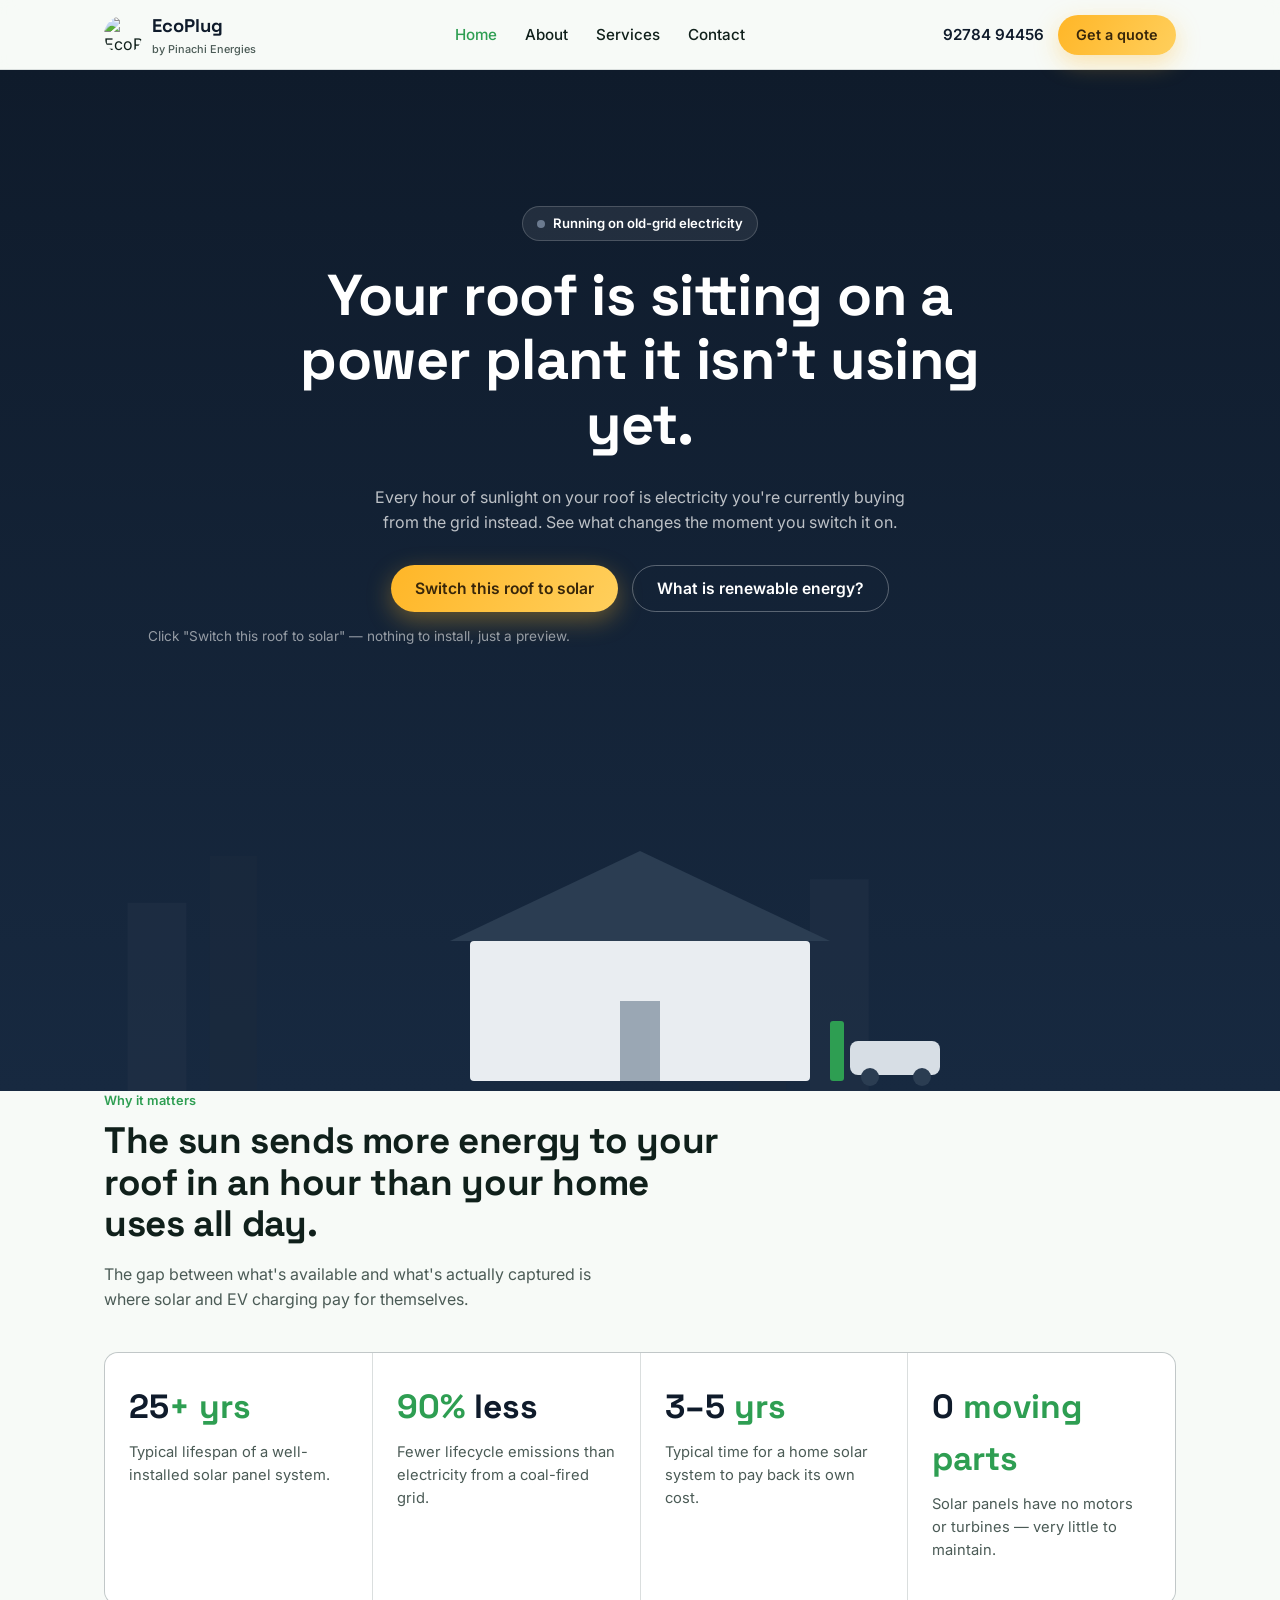
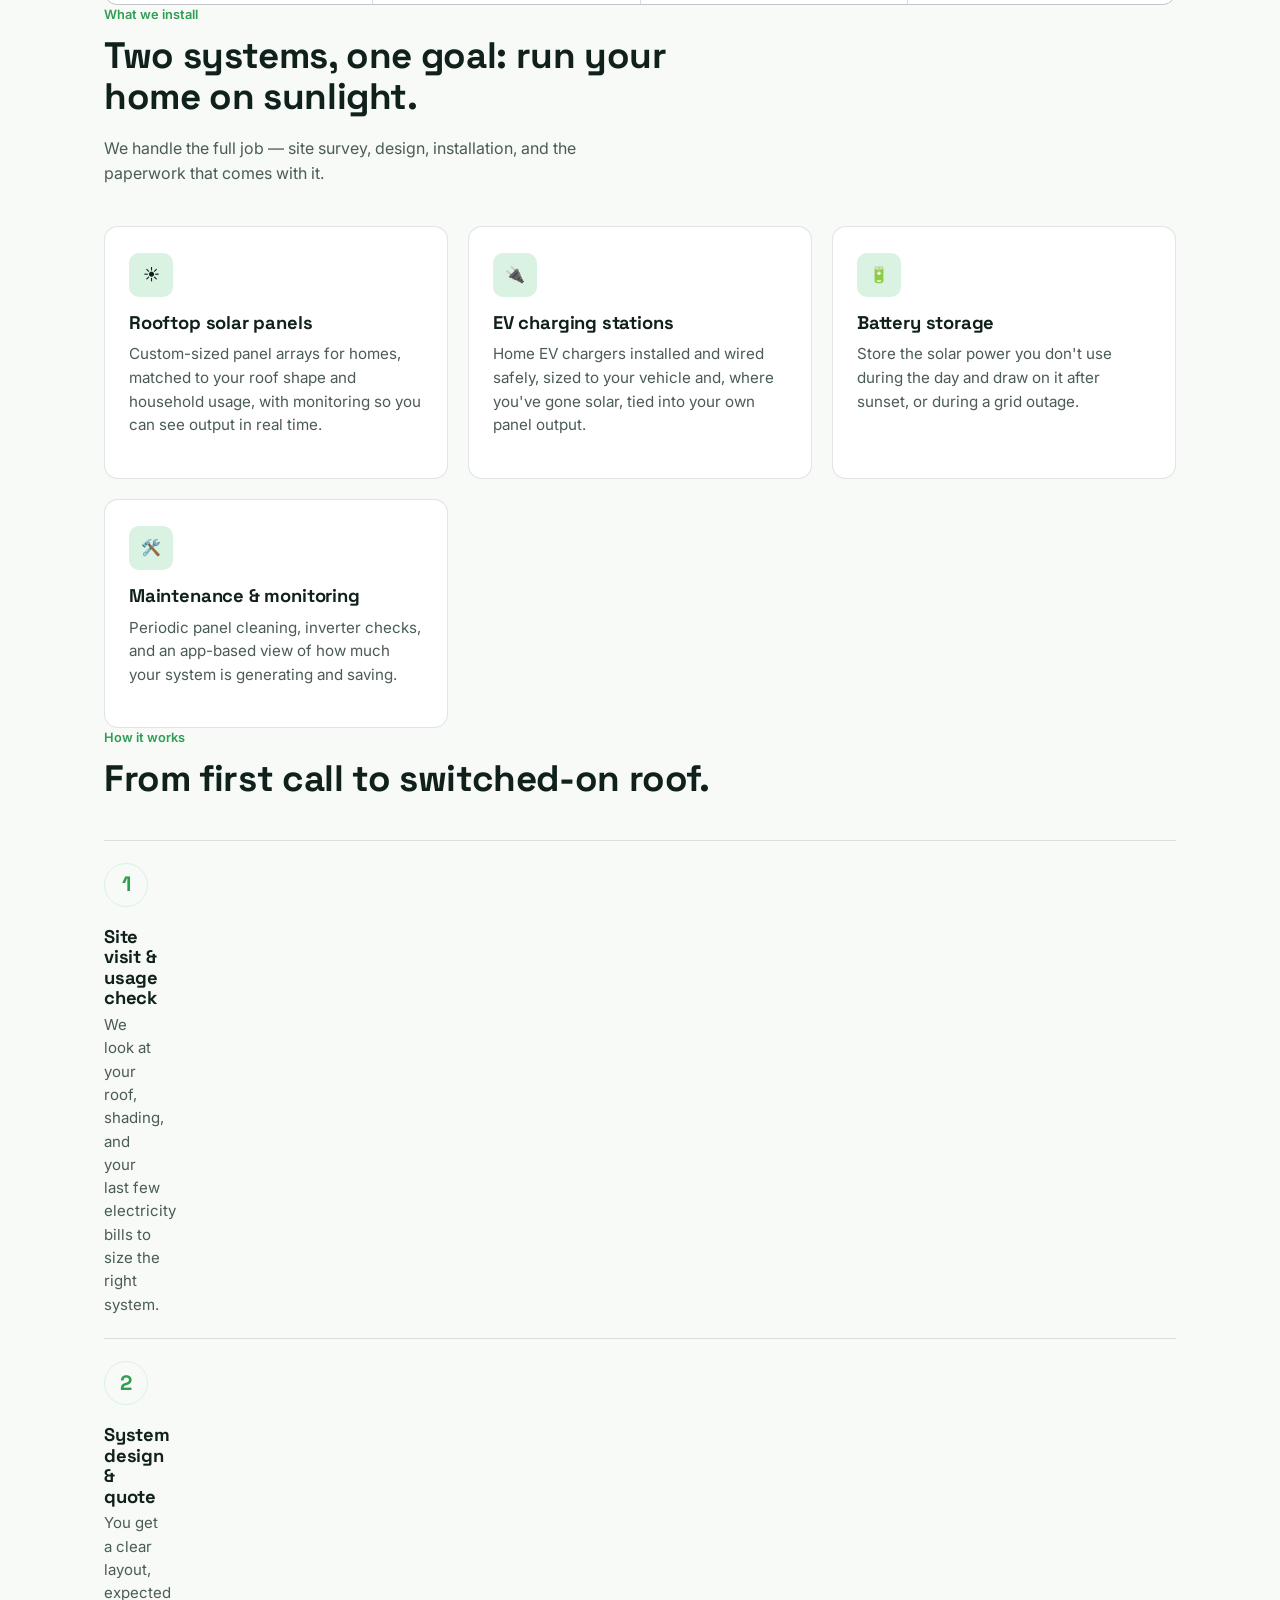
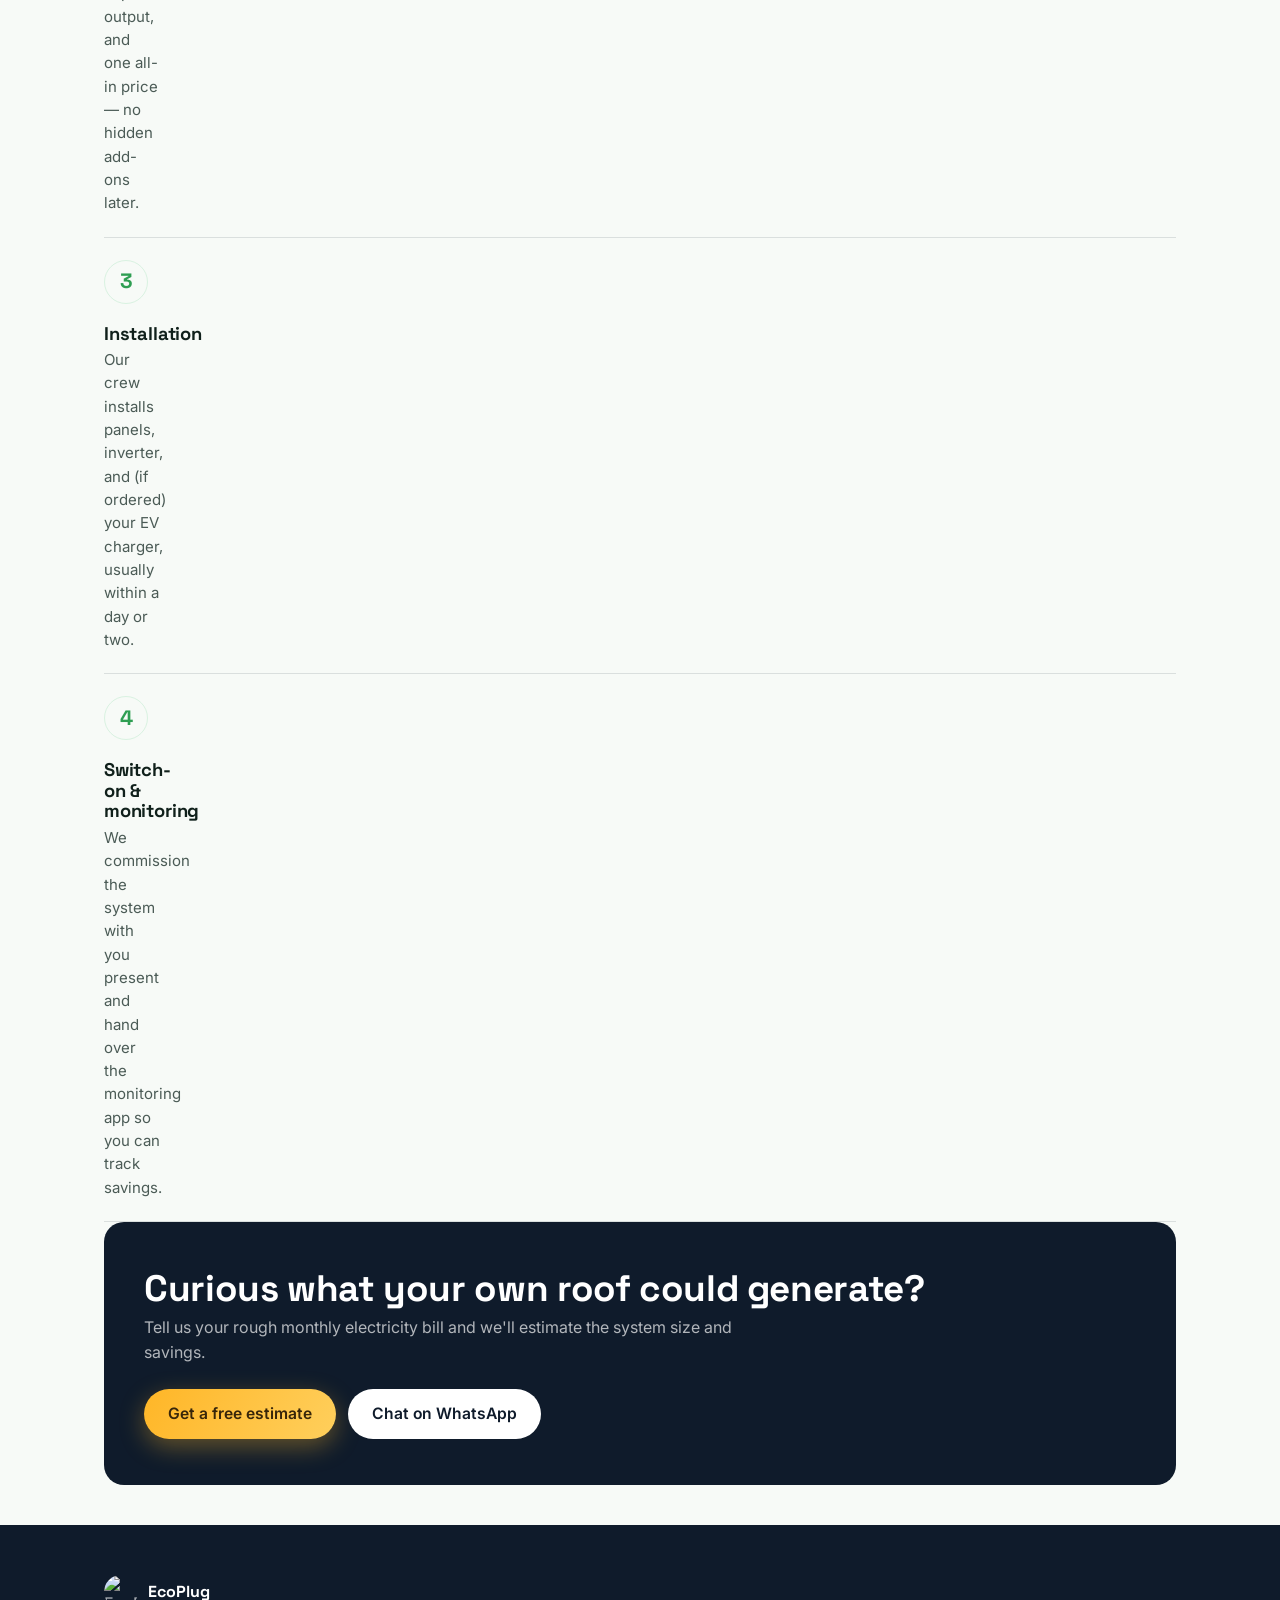
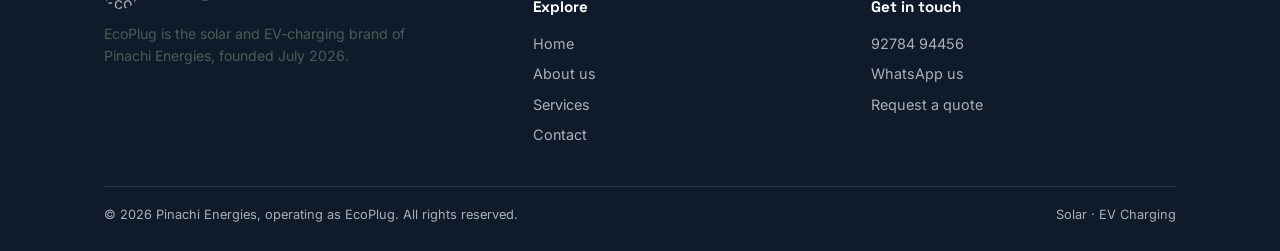
==== index.html @ ea4db8b5 "first version first version" ====
<!DOCTYPE html>
<html lang="en">
<head>
<meta charset="UTF-8" />
<meta name="viewport" content="width=device-width, initial-scale=1.0" />
<title>EcoPlug — Solar &amp; EV Charging by Pinachi Energies</title>
<meta name="description" content="EcoPlug installs home solar panels and EV charging stations. See how much a switch to solar could save you." />
<link rel="icon" href="images/logo.png" />
<link rel="stylesheet" href="styles.css" />
</head>
<body>

<!-- ===================== NAV ===================== -->
<nav class="site-nav">
  <div class="wrap">
    <a href="index.html" class="brand">
      <img src="images/logo.png" alt="EcoPlug logo" />
      <span>
        <span class="brand-name">EcoPlug</span>
        <span class="brand-tag">by Pinachi Energies</span>
      </span>
    </a>
    <ul class="nav-links" id="navLinks">
      <li><a href="index.html" class="active">Home</a></li>
      <li><a href="about.html">About</a></li>
      <li><a href="index.html#services">Services</a></li>
      <li><a href="contact.html">Contact</a></li>
    </ul>
    <div class="nav-cta">
      <a href="tel:+919278494456" class="nav-phone">92784 94456</a>
      <a href="contact.html" class="btn btn-solar" style="padding:9px 18px;font-size:0.9rem;">Get a quote</a>
      <button class="nav-toggle" id="navToggle" aria-label="Menu">
        <span></span><span></span><span></span>
      </button>
    </div>
  </div>
</nav>

<!-- ===================== HERO / INTERACTIVE STAGE ===================== -->
<header class="hero" id="hero">
  <div class="wrap hero-inner">
    <span class="eyebrow-chip"><span class="eyebrow-dot"></span> <span id="eyebrowText">Running on old-grid electricity</span></span>
    <h1 id="heroHeadline">Your roof is sitting on a power plant it isn't using yet.</h1>
    <p class="hero-sub" id="heroSub">Every hour of sunlight on your roof is electricity you're currently buying from the grid instead. See what changes the moment you switch it on.</p>
    <div class="hero-actions">
      <button class="btn btn-solar" id="activateBtn">Switch this roof to solar</button>
      <button class="btn btn-outline" id="whatIsBtn" style="border-color:rgba(255,255,255,0.3);color:#fff;">What is renewable energy?</button>
    </div>
    <p class="hero-toggle-note" id="toggleNote">Click "Switch this roof to solar" — nothing to install, just a preview.</p>
  </div>

  <!-- the animated stage -->
  <div class="wrap">
    <div class="stage">
      <div class="stage-sun" id="stageSun"></div>

      <!-- simple city silhouette, dims when solar mode is on -->
      <svg class="stage-city" viewBox="0 0 700 340" preserveAspectRatio="none" aria-hidden="true">
        <rect x="20" y="180" width="50" height="160" fill="#233247"/>
        <rect x="90" y="140" width="40" height="200" fill="#1c2a3d"/>
        <rect x="600" y="160" width="50" height="180" fill="#233247"/>
        <rect x="540" y="200" width="40" height="140" fill="#1c2a3d"/>
      </svg>

      <!-- house with roof panels -->
      <svg class="stage-house" viewBox="0 0 620 300" xmlns="http://www.w3.org/2000/svg" aria-hidden="true">
        <!-- house base -->
        <rect x="140" y="150" width="340" height="140" rx="4" fill="#e9edf1"/>
        <polygon points="120,150 310,60 500,150" fill="#2b3d52"/>
        <!-- door -->
        <rect x="290" y="210" width="40" height="80" fill="#9aa7b4"/>
        <!-- windows -->
        <rect x="180" y="190" width="42" height="42" rx="3" fill="#bcd8ee" class="ev-glow"/>
        <rect x="400" y="190" width="42" height="42" rx="3" fill="#bcd8ee" class="ev-glow"/>
        <!-- solar panels on roof -->
        <g class="panel">
          <rect x="150" y="108" width="60" height="34" rx="2" fill="#1c3d63" stroke="#0f1b2b" stroke-width="2" transform="skewY(-8)"/>
        </g>
        <g class="panel">
          <rect x="220" y="86" width="60" height="34" rx="2" fill="#1c3d63" stroke="#0f1b2b" stroke-width="2" transform="skewY(-8)"/>
        </g>
        <g class="panel">
          <rect x="330" y="86" width="60" height="34" rx="2" fill="#1c3d63" stroke="#0f1b2b" stroke-width="2" transform="skewY(8)"/>
        </g>
        <g class="panel">
          <rect x="400" y="108" width="60" height="34" rx="2" fill="#1c3d63" stroke="#0f1b2b" stroke-width="2" transform="skewY(8)"/>
        </g>
        <!-- sparkle over panels -->
        <g class="spark">
          <circle cx="240" cy="95" r="3" fill="#ffe28a"/>
          <circle cx="360" cy="95" r="3" fill="#ffe28a"/>
        </g>
        <!-- EV charger + car -->
        <rect x="500" y="230" width="14" height="60" rx="3" fill="#2e9e52"/>
        <rect x="494" y="210" width="26" height="26" rx="4" fill="#2e9e52" class="ev-glow"/>
        <g>
          <rect x="520" y="250" width="90" height="34" rx="8" fill="#d7dee5"/>
          <circle cx="540" cy="286" r="9" fill="#2b3d52"/>
          <circle cx="592" cy="286" r="9" fill="#2b3d52"/>
        </g>
      </svg>

      <!-- floating readout that appears once solar mode is on -->
      <div class="stage-readout">
        <span class="label">Est. monthly saving</span>
        <span class="value" id="savingReadout">₹0</span>
      </div>
    </div>
  </div>
</header>

<!-- persistent bottom-left savings ticker, starts after solar activation -->
<div class="ticker" id="ticker">
  <div class="ticker-dot">☀️</div>
  <div class="ticker-text"><strong id="tickerNum">0 kWh</strong>would've been generated by now</div>
</div>

<!-- ===================== EXPLAINER DIALOG ===================== -->
<div class="dialog-backdrop" id="dialogBackdrop">
  <div class="dialog-card">
    <button class="dialog-close" id="dialogClose" aria-label="Close">✕</button>
    <h3>What is renewable energy?</h3>
    <p>Renewable energy comes from sources that naturally replenish — sunlight, wind, and water — instead of being dug up and burned. Solar panels convert sunlight directly into electricity using semiconductor cells, with no combustion and no emissions at the point of use.</p>
    <p>Once installed, a solar system keeps producing power for 25+ years with almost no running cost — the "fuel" is free. That's the whole economic case: you pay once for the equipment, then draw power from the sun instead of the grid for decades.</p>
    <div class="dialog-actions">
      <button class="btn btn-solar" id="dialogActivate">Show me on this roof</button>
    </div>
  </div>
</div>

<!-- ===================== WHY SOLAR / STATS ===================== -->
<section class="wrap" id="why">
  <div class="section-head">
    <span class="pill-label">Why it matters</span>
    <h2>The sun sends more energy to your roof in an hour than your home uses all day.</h2>
    <p>The gap between what's available and what's actually captured is where solar and EV charging pay for themselves.</p>
  </div>
  <div class="stats-grid">
    <div class="stat-card">
      <div class="stat-num">25<span>+ yrs</span></div>
      <p>Typical lifespan of a well-installed solar panel system.</p>
    </div>
    <div class="stat-card">
      <div class="stat-num"><span>90%</span> less</div>
      <p>Fewer lifecycle emissions than electricity from a coal-fired grid.</p>
    </div>
    <div class="stat-card">
      <div class="stat-num">3–5<span> yrs</span></div>
      <p>Typical time for a home solar system to pay back its own cost.</p>
    </div>
    <div class="stat-card">
      <div class="stat-num">0 <span>moving parts</span></div>
      <p>Solar panels have no motors or turbines — very little to maintain.</p>
    </div>
  </div>
</section>

<!-- ===================== SERVICES ===================== -->
<section class="wrap" id="services">
  <div class="section-head">
    <span class="pill-label">What we install</span>
    <h2>Two systems, one goal: run your home on sunlight.</h2>
    <p>We handle the full job — site survey, design, installation, and the paperwork that comes with it.</p>
  </div>
  <div class="service-list">
    <div class="service-card">
      <div class="service-icon">☀️</div>
      <h3>Rooftop solar panels</h3>
      <p>Custom-sized panel arrays for homes, matched to your roof shape and household usage, with monitoring so you can see output in real time.</p>
    </div>
    <div class="service-card">
      <div class="service-icon">🔌</div>
      <h3>EV charging stations</h3>
      <p>Home EV chargers installed and wired safely, sized to your vehicle and, where you've gone solar, tied into your own panel output.</p>
    </div>
    <div class="service-card">
      <div class="service-icon">🔋</div>
      <h3>Battery storage</h3>
      <p>Store the solar power you don't use during the day and draw on it after sunset, or during a grid outage.</p>
    </div>
    <div class="service-card">
      <div class="service-icon">🛠️</div>
      <h3>Maintenance &amp; monitoring</h3>
      <p>Periodic panel cleaning, inverter checks, and an app-based view of how much your system is generating and saving.</p>
    </div>
  </div>
</section>

<!-- ===================== HOW IT WORKS ===================== -->
<section class="wrap" id="process">
  <div class="section-head">
    <span class="pill-label">How it works</span>
    <h2>From first call to switched-on roof.</h2>
  </div>
  <div class="steps">
    <div class="step">
      <div></div>
      <div>
        <h3>Site visit &amp; usage check</h3>
        <p>We look at your roof, shading, and your last few electricity bills to size the right system.</p>
      </div>
    </div>
    <div class="step">
      <div></div>
      <div>
        <h3>System design &amp; quote</h3>
        <p>You get a clear layout, expected output, and one all-in price — no hidden add-ons later.</p>
      </div>
    </div>
    <div class="step">
      <div></div>
      <div>
        <h3>Installation</h3>
        <p>Our crew installs panels, inverter, and (if ordered) your EV charger, usually within a day or two.</p>
      </div>
    </div>
    <div class="step">
      <div></div>
      <div>
        <h3>Switch-on &amp; monitoring</h3>
        <p>We commission the system with you present and hand over the monitoring app so you can track savings.</p>
      </div>
    </div>
  </div>
</section>

<!-- ===================== CTA ===================== -->
<section class="wrap">
  <div class="cta-band">
    <div>
      <h2>Curious what your own roof could generate?</h2>
      <p>Tell us your rough monthly electricity bill and we'll estimate the system size and savings.</p>
    </div>
    <div class="cta-band-actions">
      <a href="contact.html" class="btn btn-solar">Get a free estimate</a>
      <a href="https://wa.me/919278494456" class="btn btn-light">Chat on WhatsApp</a>
    </div>
  </div>
</section>

<!-- ===================== FOOTER ===================== -->
<footer>
  <div class="wrap">
    <div class="footer-grid">
      <div>
        <div class="footer-brand">
          <img src="images/logo.png" alt="EcoPlug logo" />
          <strong>EcoPlug</strong>
        </div>
        <p style="max-width:36ch;font-size:0.88rem;">EcoPlug is the solar and EV-charging brand of Pinachi Energies, founded July 2026.</p>
      </div>
      <div>
        <h4>Explore</h4>
        <ul>
          <li><a href="index.html">Home</a></li>
          <li><a href="about.html">About us</a></li>
          <li><a href="index.html#services">Services</a></li>
          <li><a href="contact.html">Contact</a></li>
        </ul>
      </div>
      <div>
        <h4>Get in touch</h4>
        <ul>
          <li><a href="tel:+919278494456">92784 94456</a></li>
          <li><a href="https://wa.me/919278494456">WhatsApp us</a></li>
          <li><a href="contact.html">Request a quote</a></li>
        </ul>
      </div>
    </div>
    <div class="footer-bottom">
      <span>© 2026 Pinachi Energies, operating as EcoPlug. All rights reserved.</span>
      <span>Solar · EV Charging</span>
    </div>
  </div>
</footer>

<script src="script.js"></script>
</body>
</html>
---- styles.css ----
/* =========================================================
   EcoPlug (by Pinachi Energies) — stylesheet
   ========================================================= */

@import url('https://fonts.googleapis.com/css2?family=Space+Grotesk:wght@500;600;700&family=Inter:wght@400;500;600;700&display=swap');

:root {
  /* --- color tokens --- */
  --navy: #0f1b2b;
  --navy-soft: #172940;
  --gold: #ffb627;
  --gold-soft: #ffd982;
  --green: #2e9e52;
  --green-soft: #d9f2e1;
  --blue: #1c6dd0;
  --paper: #f7faf7;
  --ink: #10201b;
  --ink-soft: #4b5b56;
  --line: rgba(15, 27, 43, 0.12);

  /* --- type --- */
  --display: 'Space Grotesk', sans-serif;
  --body: 'Inter', sans-serif;

  /* --- layout --- */
  --max: 1120px;
  --radius: 14px;
}

* { box-sizing: border-box; }

html {
  scroll-behavior: smooth;
}

@media (prefers-reduced-motion: reduce) {
  html { scroll-behavior: auto; }
  * { animation-duration: 0.01ms !important; animation-iteration-count: 1 !important; transition-duration: 0.01ms !important; }
}

body {
  margin: 0;
  font-family: var(--body);
  color: var(--ink);
  background: var(--paper);
  line-height: 1.55;
}

img { max-width: 100%; display: block; }

a { color: inherit; }

h1, h2, h3 {
  font-family: var(--display);
  line-height: 1.12;
  margin: 0 0 0.5em;
  letter-spacing: -0.01em;
}

h1 { font-size: clamp(2.1rem, 5vw, 3.6rem); }
h2 { font-size: clamp(1.6rem, 3.2vw, 2.3rem); }
h3 { font-size: 1.15rem; }

p { margin: 0 0 1em; color: var(--ink-soft); max-width: 62ch; }

.wrap {
  max-width: var(--max);
  margin: 0 auto;
  padding: 0 24px;
}

/* --- buttons --- */
.btn {
  display: inline-flex;
  align-items: center;
  gap: 8px;
  font-family: var(--body);
  font-weight: 600;
  font-size: 0.98rem;
  padding: 13px 24px;
  border-radius: 999px;
  border: none;
  cursor: pointer;
  text-decoration: none;
  transition: transform 0.15s ease, box-shadow 0.15s ease;
}
.btn:hover { transform: translateY(-1px); }
.btn:focus-visible { outline: 3px solid var(--blue); outline-offset: 2px; }

.btn-solar {
  background: linear-gradient(120deg, var(--gold), #ffcf5c);
  color: #38260a;
  box-shadow: 0 8px 24px rgba(255, 182, 39, 0.35);
}
.btn-outline {
  background: transparent;
  border: 1.5px solid var(--line);
  color: var(--ink);
}
.btn-outline:hover { border-color: var(--green); }
.btn-light {
  background: #fff;
  color: var(--navy);
}

/* =========================================================
   NAV
   ========================================================= */
.site-nav {
  position: sticky;
  top: 0;
  z-index: 50;
  background: rgba(247, 250, 247, 0.9);
  backdrop-filter: blur(8px);
  border-bottom: 1px solid var(--line);
}
.site-nav .wrap {
  display: flex;
  align-items: center;
  justify-content: space-between;
  padding-top: 12px;
  padding-bottom: 12px;
}
.brand {
  display: flex;
  align-items: center;
  gap: 10px;
  text-decoration: none;
}
.brand img { width: 38px; height: 38px; border-radius: 50%; }
.brand-name {
  font-family: var(--display);
  font-weight: 700;
  font-size: 1.15rem;
  color: var(--navy);
}
.brand-tag {
  display: block;
  font-family: var(--body);
  font-weight: 500;
  font-size: 0.68rem;
  color: var(--ink-soft);
}
.nav-links {
  display: flex;
  align-items: center;
  gap: 28px;
  list-style: none;
  margin: 0;
  padding: 0;
}
.nav-links a {
  text-decoration: none;
  font-weight: 500;
  font-size: 0.95rem;
  color: var(--ink);
}
.nav-links a.active { color: var(--green); }
.nav-cta { display: flex; align-items: center; gap: 14px; }
.nav-phone {
  font-weight: 600;
  font-size: 0.95rem;
  text-decoration: none;
  color: var(--navy);
  display: none;
}
@media (min-width: 760px) { .nav-phone { display: inline; } }

.nav-toggle {
  display: none;
  background: none;
  border: none;
  cursor: pointer;
}
.nav-toggle span {
  display: block;
  width: 22px;
  height: 2px;
  background: var(--navy);
  margin: 5px 0;
}
@media (max-width: 720px) {
  .nav-links { display: none; }
  .nav-toggle { display: block; }
  .nav-links.open {
    display: flex;
    flex-direction: column;
    position: absolute;
    top: 100%;
    left: 0;
    right: 0;
    background: var(--paper);
    padding: 20px 24px;
    gap: 16px;
    border-bottom: 1px solid var(--line);
  }
}

/* =========================================================
   HERO / INTERACTIVE STAGE
   ========================================================= */
.hero {
  position: relative;
  overflow: hidden;
  background: linear-gradient(180deg, var(--navy) 0%, var(--navy-soft) 100%);
  color: #fff;
  transition: background 1.4s ease;
  padding-top: 72px;
}
.hero.is-solar {
  background: linear-gradient(180deg, #bfe4ff 0%, #eaf7ff 55%, #fef6e0 100%);
  color: var(--ink);
}

.hero-inner {
  position: relative;
  z-index: 3;
  padding: 64px 0 0;
  text-align: center;
}
.eyebrow-chip {
  display: inline-flex;
  align-items: center;
  gap: 8px;
  font-size: 0.82rem;
  font-weight: 600;
  padding: 6px 14px;
  border-radius: 999px;
  background: rgba(255, 255, 255, 0.08);
  border: 1px solid rgba(255, 255, 255, 0.18);
  margin-bottom: 22px;
  transition: background 1.2s ease, border-color 1.2s ease, color 1.2s ease;
}
.hero.is-solar .eyebrow-chip {
  background: var(--green-soft);
  border-color: transparent;
  color: #1d6b39;
}
.eyebrow-dot {
  width: 8px; height: 8px; border-radius: 50%;
  background: #6b7a8f;
  transition: background 1.2s ease;
}
.hero.is-solar .eyebrow-dot { background: var(--green); }

.hero h1 { max-width: 780px; margin-left: auto; margin-right: auto; }
.hero-sub {
  max-width: 560px;
  margin: 0 auto 30px;
  color: rgba(255,255,255,0.72);
  transition: color 1.2s ease;
}
.hero.is-solar .hero-sub { color: var(--ink-soft); }

.hero-actions {
  display: flex;
  justify-content: center;
  gap: 14px;
  flex-wrap: wrap;
  margin-bottom: 8px;
}

.hero-toggle-note {
  margin-top: 14px;
  font-size: 0.85rem;
  color: rgba(255,255,255,0.55);
  transition: color 1.2s ease;
}
.hero.is-solar .hero-toggle-note { color: var(--ink-soft); }

/* --- the stage: sky, sun, rooftop, panels, car --- */
.stage {
  position: relative;
  margin-top: 44px;
  height: 340px;
}
@media (min-width: 640px) { .stage { height: 400px; } }

.stage-sun {
  position: absolute;
  left: 50%;
  top: 210px;
  width: 90px;
  height: 90px;
  border-radius: 50%;
  background: radial-gradient(circle at 35% 35%, #fff6d8, var(--gold) 70%);
  transform: translate(-50%, 0) scale(0.6);
  opacity: 0;
  box-shadow: 0 0 0 0 rgba(255,182,39,0);
  transition: top 1.6s cubic-bezier(.2,.8,.2,1), opacity 1s ease, transform 1.6s ease, box-shadow 1.6s ease;
}
.hero.is-solar .stage-sun {
  top: 6px;
  opacity: 1;
  transform: translate(-50%, 0) scale(1);
  box-shadow: 0 0 60px 18px rgba(255,182,39,0.45);
}

.stage-city {
  position: absolute;
  bottom: 0;
  left: 0;
  right: 0;
  height: 100%;
  opacity: 0.5;
  transition: opacity 1.2s ease;
}
.hero.is-solar .stage-city { opacity: 0.22; }

.stage-house {
  position: absolute;
  bottom: 0;
  left: 50%;
  transform: translateX(-50%);
  width: min(90%, 620px);
}

.panel {
  transform-origin: center;
  opacity: 0;
  transform: translateY(-14px) scale(0.85);
  transition: opacity 0.6s ease, transform 0.6s cubic-bezier(.2,.9,.3,1.2);
}
.hero.is-solar .panel { opacity: 1; transform: translateY(0) scale(1); }
.hero.is-solar .panel:nth-of-type(1) { transition-delay: 0.15s; }
.hero.is-solar .panel:nth-of-type(2) { transition-delay: 0.30s; }
.hero.is-solar .panel:nth-of-type(3) { transition-delay: 0.45s; }
.hero.is-solar .panel:nth-of-type(4) { transition-delay: 0.60s; }

.spark {
  opacity: 0;
  transition: opacity 0.4s ease;
}
.hero.is-solar .spark { opacity: 1; animation: spark-blink 1.8s ease-in-out infinite; }
@keyframes spark-blink { 0%,100% { opacity: 0.4; } 50% { opacity: 1; } }

.ev-glow {
  opacity: 0;
  transition: opacity 1s ease 0.8s;
}
.hero.is-solar .ev-glow { opacity: 1; }

/* --- floating readout card on the stage --- */
.stage-readout {
  position: absolute;
  right: 6%;
  bottom: 8%;
  background: #fff;
  border-radius: var(--radius);
  padding: 14px 18px;
  box-shadow: 0 14px 30px rgba(15,27,43,0.18);
  text-align: left;
  min-width: 168px;
  opacity: 0;
  transform: translateY(10px);
  transition: opacity 0.6s ease 1s, transform 0.6s ease 1s;
}
.hero.is-solar .stage-readout { opacity: 1; transform: translateY(0); }
.stage-readout .label {
  font-size: 0.72rem;
  color: var(--ink-soft);
  font-weight: 600;
  text-transform: uppercase;
  letter-spacing: 0.04em;
}
.stage-readout .value {
  font-family: var(--display);
  font-size: 1.5rem;
  font-weight: 700;
  color: var(--green);
}

/* --- explainer dialog (the "what is renewable energy" popover) --- */
.dialog-backdrop {
  position: fixed;
  inset: 0;
  background: rgba(9, 15, 24, 0.55);
  display: none;
  align-items: center;
  justify-content: center;
  padding: 20px;
  z-index: 100;
}
.dialog-backdrop.open { display: flex; }
.dialog-card {
  background: #fff;
  border-radius: 18px;
  max-width: 460px;
  width: 100%;
  padding: 30px 28px 26px;
  position: relative;
  box-shadow: 0 30px 70px rgba(0,0,0,0.3);
  animation: dialog-in 0.28s ease;
}
@keyframes dialog-in {
  from { opacity: 0; transform: translateY(10px) scale(0.98); }
  to { opacity: 1; transform: translateY(0) scale(1); }
}
.dialog-card h3 { font-size: 1.3rem; color: var(--navy); }
.dialog-card p { color: var(--ink-soft); max-width: none; }
.dialog-close {
  position: absolute;
  top: 14px; right: 14px;
  background: var(--paper);
  border: none;
  width: 32px; height: 32px;
  border-radius: 50%;
  font-size: 1rem;
  cursor: pointer;
  color: var(--ink-soft);
}
.dialog-actions { margin-top: 20px; }

/* =========================================================
   SECTIONS (general)
   ========================================================= */
section { padding: 76px 0; }
.section-head { max-width: 620px; margin-bottom: 40px; }
.section-head p { max-width: 52ch; }

.pill-label {
  font-size: 0.8rem;
  font-weight: 600;
  color: var(--green);
  margin-bottom: 10px;
  display: block;
}

/* --- why solar / stats --- */
.stats-grid {
  display: grid;
  grid-template-columns: repeat(auto-fit, minmax(220px, 1fr));
  gap: 1px;
  background: var(--line);
  border: 1px solid var(--line);
  border-radius: var(--radius);
  overflow: hidden;
}
.stat-card {
  background: #fff;
  padding: 28px 24px;
}
.stat-num {
  font-family: var(--display);
  font-size: 2.1rem;
  font-weight: 700;
  color: var(--navy);
}
.stat-num span { color: var(--green); }
.stat-card p { margin-top: 8px; font-size: 0.92rem; }

/* --- services --- */
.service-list {
  display: grid;
  grid-template-columns: repeat(auto-fit, minmax(260px, 1fr));
  gap: 20px;
}
.service-card {
  border: 1px solid var(--line);
  border-radius: var(--radius);
  padding: 26px 24px;
  background: #fff;
  transition: border-color 0.2s ease;
}
.service-card:hover { border-color: var(--green); }
.service-icon {
  width: 44px; height: 44px;
  border-radius: 10px;
  display: flex; align-items: center; justify-content: center;
  margin-bottom: 16px;
  background: var(--green-soft);
}
.service-card p { font-size: 0.95rem; }

/* --- how it works (timeline, genuinely sequential) --- */
.steps {
  counter-reset: step;
  display: grid;
  gap: 0;
  border-top: 1px solid var(--line);
}
.step {
  counter-increment: step;
  display: grid;
  grid-template-columns: 56px 1fr;
  gap: 20px;
  padding: 22px 0;
  border-bottom: 1px solid var(--line);
}
.step::before {
  content: counter(step);
  font-family: var(--display);
  font-weight: 700;
  font-size: 1.3rem;
  color: var(--green);
  border: 1.5px solid var(--green-soft);
  border-radius: 50%;
  width: 42px; height: 42px;
  display: flex; align-items: center; justify-content: center;
}
.step h3 { margin-bottom: 4px; }
.step p { margin: 0; font-size: 0.94rem; }

/* --- CTA band --- */
.cta-band {
  background: var(--navy);
  color: #fff;
  border-radius: 20px;
  padding: 46px 40px;
  display: flex;
  flex-wrap: wrap;
  align-items: center;
  justify-content: space-between;
  gap: 24px;
}
.cta-band h2 { margin-bottom: 6px; }
.cta-band p { color: rgba(255,255,255,0.68); margin: 0; }
.cta-band-actions { display: flex; gap: 12px; flex-wrap: wrap; }

/* --- live savings ticker (persistent gamified element) --- */
.ticker {
  position: fixed;
  left: 18px;
  bottom: 18px;
  background: #fff;
  border-radius: 999px;
  box-shadow: 0 10px 26px rgba(15,27,43,0.18);
  padding: 10px 18px 10px 12px;
  display: flex;
  align-items: center;
  gap: 10px;
  z-index: 40;
  opacity: 0;
  transform: translateY(10px);
  pointer-events: none;
  transition: opacity 0.5s ease, transform 0.5s ease;
}
.ticker.show { opacity: 1; transform: translateY(0); pointer-events: auto; }
.ticker-dot {
  width: 30px; height: 30px; border-radius: 50%;
  background: var(--green-soft);
  display: flex; align-items: center; justify-content: center;
  font-size: 0.95rem;
}
.ticker-text { font-size: 0.82rem; color: var(--ink-soft); line-height: 1.2; }
.ticker-text strong { display: block; font-family: var(--display); color: var(--navy); font-size: 0.98rem; }

/* =========================================================
   ABOUT PAGE
   ========================================================= */
.page-hero {
  background: var(--navy);
  color: #fff;
  padding: 90px 0 60px;
}
.page-hero p { color: rgba(255,255,255,0.7); }
.page-hero .pill-label { color: var(--gold); }

.split {
  display: grid;
  grid-template-columns: 1fr 1fr;
  gap: 40px;
  align-items: center;
}
@media (max-width: 800px) { .split { grid-template-columns: 1fr; } }
.split img { border-radius: var(--radius); }

.values-grid {
  display: grid;
  grid-template-columns: repeat(auto-fit, minmax(240px, 1fr));
  gap: 20px;
}
.value-card {
  padding: 24px;
  border-radius: var(--radius);
  background: var(--green-soft);
}
.value-card.blue { background: #dbeafe; }
.value-card.gold { background: #fff2d3; }
.value-card h3 { color: var(--navy); }
.value-card p { font-size: 0.92rem; margin: 0; }

/* =========================================================
   CONTACT PAGE
   ========================================================= */
.contact-grid {
  display: grid;
  grid-template-columns: 1.1fr 1fr;
  gap: 40px;
}
@media (max-width: 860px) { .contact-grid { grid-template-columns: 1fr; } }

.contact-card {
  border: 1px solid var(--line);
  border-radius: var(--radius);
  padding: 26px;
  background: #fff;
  display: flex;
  gap: 16px;
  align-items: flex-start;
  margin-bottom: 16px;
  text-decoration: none;
}
.contact-card .icon {
  width: 42px; height: 42px;
  border-radius: 10px;
  background: var(--green-soft);
  display: flex; align-items: center; justify-content: center;
  flex-shrink: 0;
}
.contact-card h3 { margin-bottom: 2px; color: var(--navy); }
.contact-card p { margin: 0; font-size: 0.9rem; }

form.lead-form {
  border: 1px solid var(--line);
  border-radius: var(--radius);
  padding: 28px;
  background: #fff;
  display: grid;
  gap: 16px;
}
.lead-form label {
  display: block;
  font-size: 0.85rem;
  font-weight: 600;
  margin-bottom: 6px;
  color: var(--navy);
}
.lead-form input,
.lead-form select,
.lead-form textarea {
  width: 100%;
  padding: 11px 13px;
  border-radius: 8px;
  border: 1.5px solid var(--line);
  font-family: var(--body);
  font-size: 0.95rem;
  background: var(--paper);
}
.lead-form input:focus,
.lead-form select:focus,
.lead-form textarea:focus {
  outline: none;
  border-color: var(--green);
}
.lead-form textarea { resize: vertical; min-height: 90px; }
.form-note { font-size: 0.8rem; color: var(--ink-soft); margin: 0; }

/* =========================================================
   FOOTER
   ========================================================= */
footer {
  background: var(--navy);
  color: rgba(255,255,255,0.65);
  padding: 50px 0 26px;
  margin-top: 40px;
}
.footer-grid {
  display: grid;
  grid-template-columns: 1.3fr 1fr 1fr;
  gap: 32px;
  margin-bottom: 32px;
}
@media (max-width: 700px) { .footer-grid { grid-template-columns: 1fr; } }
.footer-grid h4 {
  color: #fff;
  font-family: var(--display);
  font-size: 0.95rem;
  margin-bottom: 14px;
}
.footer-grid ul { list-style: none; margin: 0; padding: 0; }
.footer-grid li { margin-bottom: 8px; font-size: 0.9rem; }
.footer-grid a { text-decoration: none; color: rgba(255,255,255,0.65); }
.footer-grid a:hover { color: #fff; }
.footer-brand { display: flex; align-items: center; gap: 10px; margin-bottom: 14px; }
.footer-brand img { width: 34px; height: 34px; border-radius: 50%; }
.footer-brand strong { font-family: var(--display); color: #fff; }
.footer-bottom {
  border-top: 1px solid rgba(255,255,255,0.12);
  padding-top: 18px;
  font-size: 0.8rem;
  display: flex;
  justify-content: space-between;
  flex-wrap: wrap;
  gap: 8px;
}
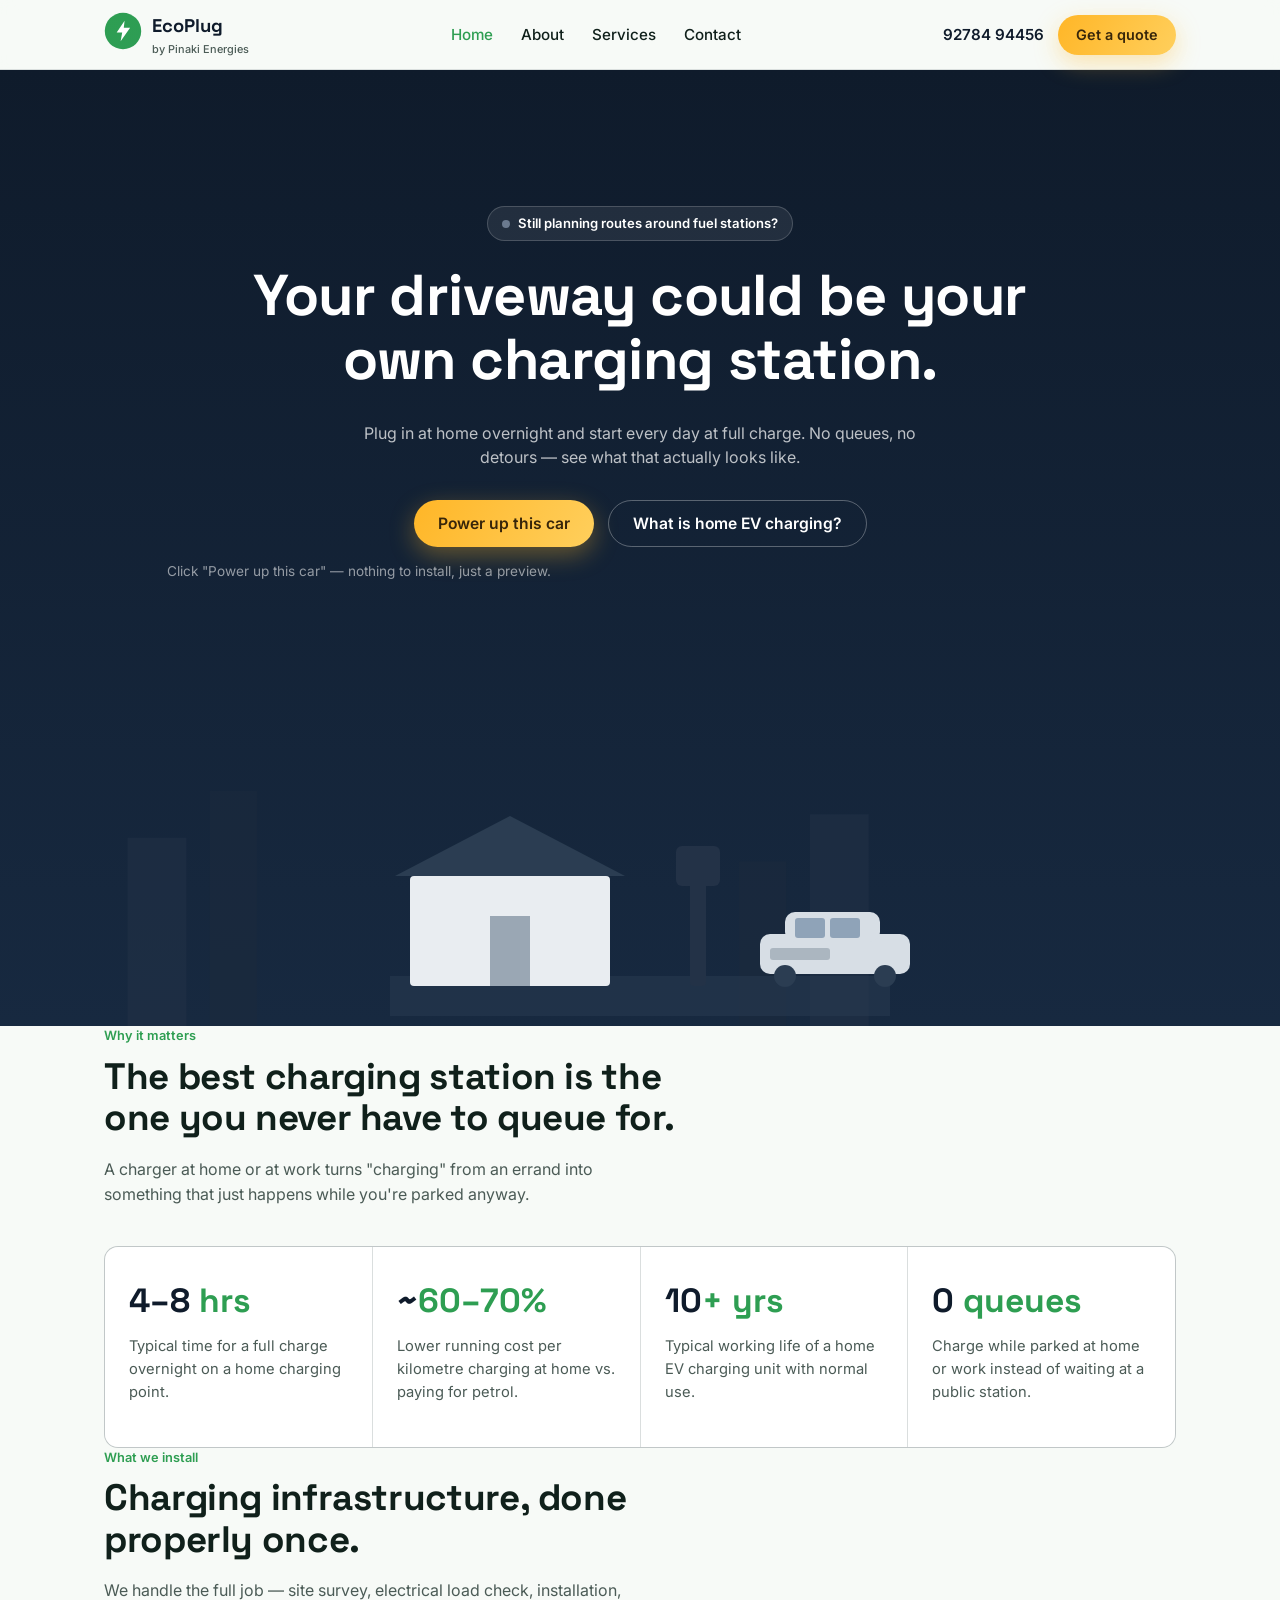
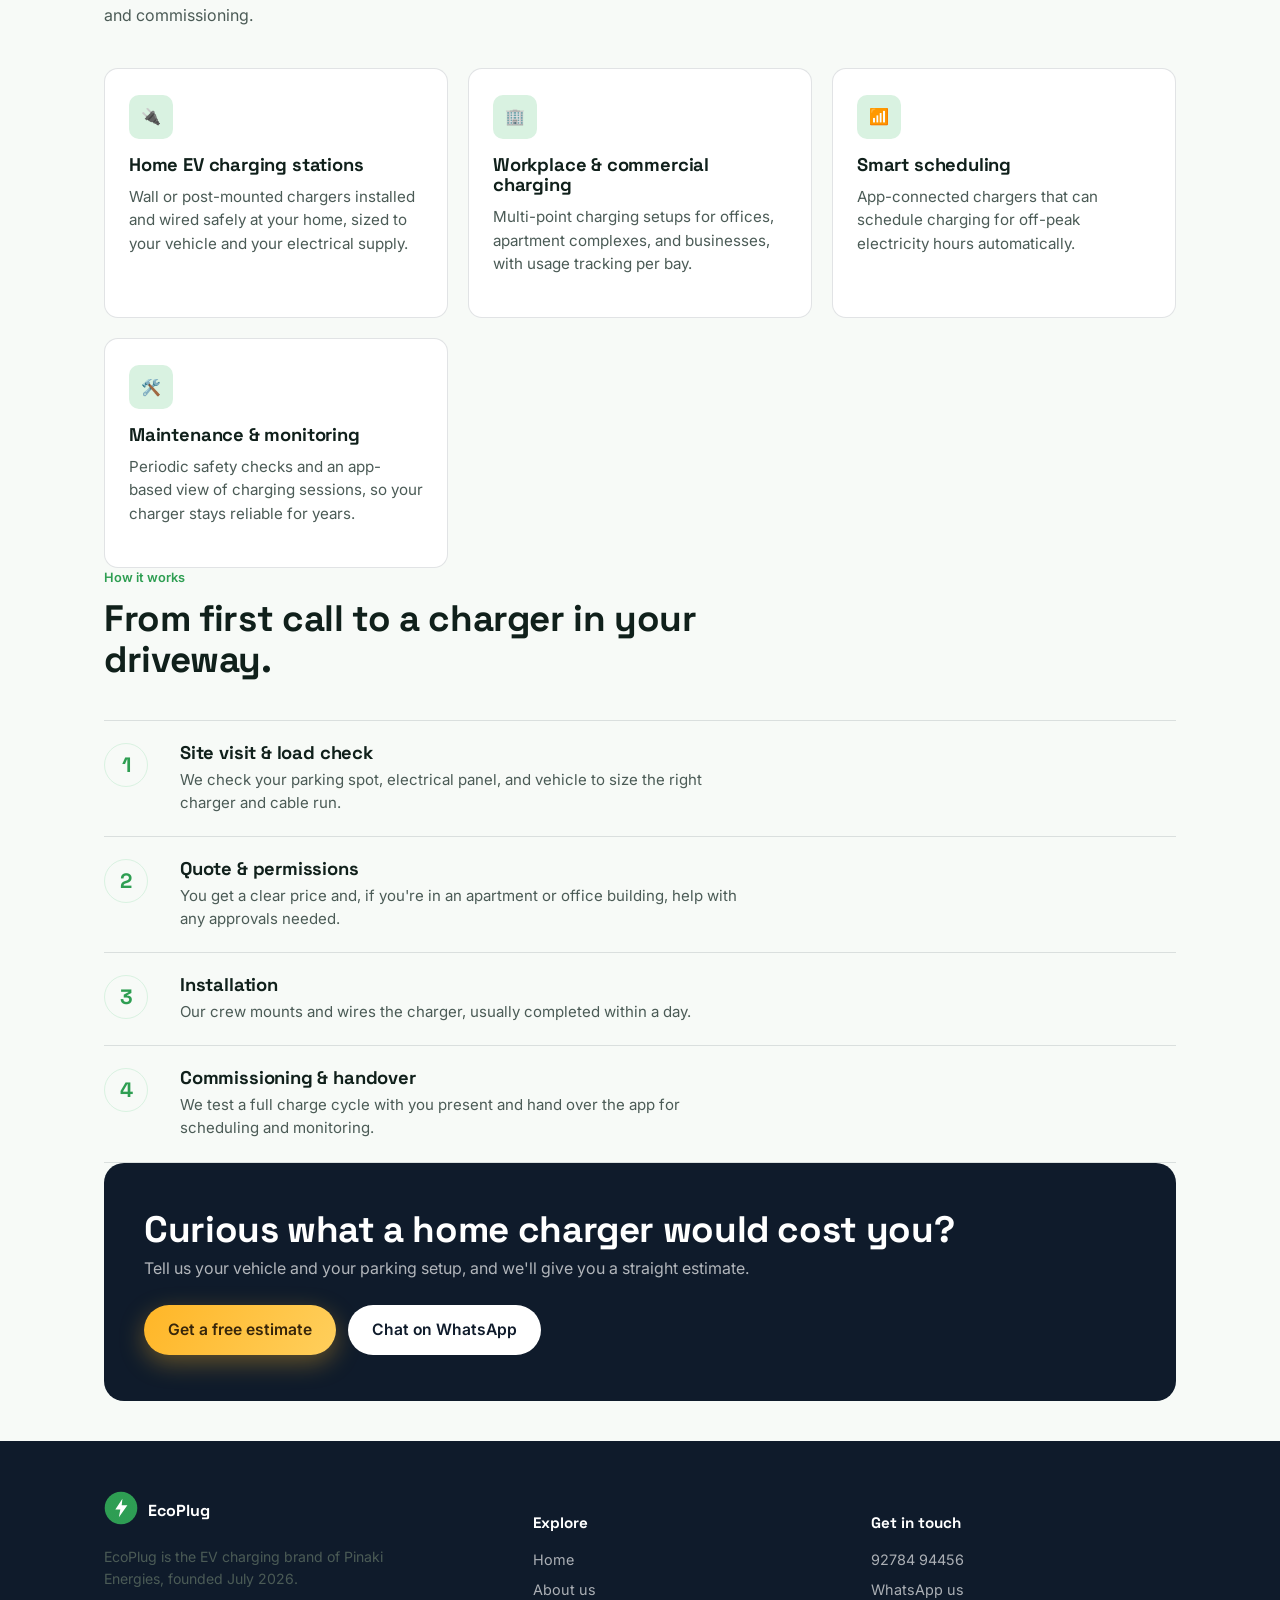
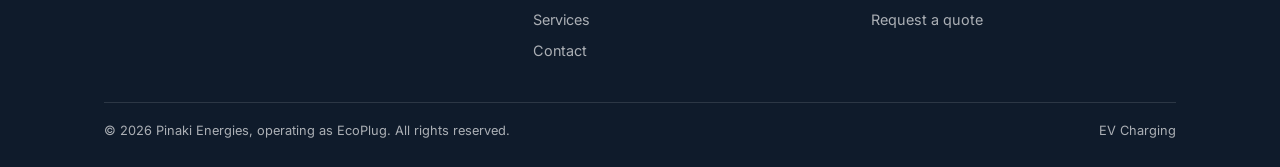
==== commit 55e6b01e: "Add files via upload" ====
--- a/index.html
+++ b/index.html
@@ -3,9 +3,8 @@
 <head>
 <meta charset="UTF-8" />
 <meta name="viewport" content="width=device-width, initial-scale=1.0" />
-<title>EcoPlug — Solar &amp; EV Charging by Pinachi Energies</title>
-<meta name="description" content="EcoPlug installs home solar panels and EV charging stations. See how much a switch to solar could save you." />
-<link rel="icon" href="images/logo.png" />
+<title>EcoPlug — Home &amp; Workplace EV Charging by Pinaki Energies</title>
+<meta name="description" content="EcoPlug installs home and workplace EV charging stations. See how much faster, cheaper charging at home can be." />
 <link rel="stylesheet" href="styles.css" />
 </head>
 <body>
@@ -14,10 +13,21 @@
 <nav class="site-nav">
   <div class="wrap">
     <a href="index.html" class="brand">
-      <img src="images/logo.png" alt="EcoPlug logo" />
+      <span class="mark" aria-hidden="true">
+        <svg viewBox="0 0 48 48" width="38" height="38">
+          <circle cx="24" cy="24" r="23" fill="url(#markGrad)"/>
+          <path d="M26 11 L16 26 H23 L21 37 L33 20 H25 Z" fill="#fff"/>
+          <defs>
+            <linearGradient id="markGrad" x1="0" y1="0" x2="48" y2="48">
+              <stop offset="0" stop-color="#2e9e52"/>
+              <stop offset="1" stop-color="#1c6dd0"/>
+            </linearGradient>
+          </defs>
+        </svg>
+      </span>
       <span>
         <span class="brand-name">EcoPlug</span>
-        <span class="brand-tag">by Pinachi Energies</span>
+        <span class="brand-tag">by Pinaki Energies</span>
       </span>
     </a>
     <ul class="nav-links" id="navLinks">
@@ -28,7 +38,7 @@
     </ul>
     <div class="nav-cta">
       <a href="tel:+919278494456" class="nav-phone">92784 94456</a>
-      <a href="contact.html" class="btn btn-solar" style="padding:9px 18px;font-size:0.9rem;">Get a quote</a>
+      <a href="contact.html" class="btn btn-primary" style="padding:9px 18px;font-size:0.9rem;">Get a quote</a>
       <button class="nav-toggle" id="navToggle" aria-label="Menu">
         <span></span><span></span><span></span>
       </button>
@@ -39,22 +49,20 @@
 <!-- ===================== HERO / INTERACTIVE STAGE ===================== -->
 <header class="hero" id="hero">
   <div class="wrap hero-inner">
-    <span class="eyebrow-chip"><span class="eyebrow-dot"></span> <span id="eyebrowText">Running on old-grid electricity</span></span>
-    <h1 id="heroHeadline">Your roof is sitting on a power plant it isn't using yet.</h1>
-    <p class="hero-sub" id="heroSub">Every hour of sunlight on your roof is electricity you're currently buying from the grid instead. See what changes the moment you switch it on.</p>
+    <span class="eyebrow-chip"><span class="eyebrow-dot"></span> <span id="eyebrowText">Still planning routes around fuel stations?</span></span>
+    <h1 id="heroHeadline">Your driveway could be your own charging station.</h1>
+    <p class="hero-sub" id="heroSub">Plug in at home overnight and start every day at full charge. No queues, no detours — see what that actually looks like.</p>
     <div class="hero-actions">
-      <button class="btn btn-solar" id="activateBtn">Switch this roof to solar</button>
-      <button class="btn btn-outline" id="whatIsBtn" style="border-color:rgba(255,255,255,0.3);color:#fff;">What is renewable energy?</button>
-    </div>
-    <p class="hero-toggle-note" id="toggleNote">Click "Switch this roof to solar" — nothing to install, just a preview.</p>
+      <button class="btn btn-primary" id="activateBtn">Power up this car</button>
+      <button class="btn btn-outline" id="whatIsBtn" style="border-color:rgba(255,255,255,0.3);color:#fff;">What is home EV charging?</button>
+    </div>
+    <p class="hero-toggle-note" id="toggleNote">Click "Power up this car" — nothing to install, just a preview.</p>
   </div>
 
   <!-- the animated stage -->
   <div class="wrap">
     <div class="stage">
-      <div class="stage-sun" id="stageSun"></div>
-
-      <!-- simple city silhouette, dims when solar mode is on -->
+      <!-- simple city silhouette, dims when charging mode is on -->
       <svg class="stage-city" viewBox="0 0 700 340" preserveAspectRatio="none" aria-hidden="true">
         <rect x="20" y="180" width="50" height="160" fill="#233247"/>
         <rect x="90" y="140" width="40" height="200" fill="#1c2a3d"/>
@@ -62,95 +70,90 @@
         <rect x="540" y="200" width="40" height="140" fill="#1c2a3d"/>
       </svg>
 
-      <!-- house with roof panels -->
       <svg class="stage-house" viewBox="0 0 620 300" xmlns="http://www.w3.org/2000/svg" aria-hidden="true">
-        <!-- house base -->
-        <rect x="140" y="150" width="340" height="140" rx="4" fill="#e9edf1"/>
-        <polygon points="120,150 310,60 500,150" fill="#2b3d52"/>
-        <!-- door -->
-        <rect x="290" y="210" width="40" height="80" fill="#9aa7b4"/>
-        <!-- windows -->
-        <rect x="180" y="190" width="42" height="42" rx="3" fill="#bcd8ee" class="ev-glow"/>
-        <rect x="400" y="190" width="42" height="42" rx="3" fill="#bcd8ee" class="ev-glow"/>
-        <!-- solar panels on roof -->
-        <g class="panel">
-          <rect x="150" y="108" width="60" height="34" rx="2" fill="#1c3d63" stroke="#0f1b2b" stroke-width="2" transform="skewY(-8)"/>
-        </g>
-        <g class="panel">
-          <rect x="220" y="86" width="60" height="34" rx="2" fill="#1c3d63" stroke="#0f1b2b" stroke-width="2" transform="skewY(-8)"/>
-        </g>
-        <g class="panel">
-          <rect x="330" y="86" width="60" height="34" rx="2" fill="#1c3d63" stroke="#0f1b2b" stroke-width="2" transform="skewY(8)"/>
-        </g>
-        <g class="panel">
-          <rect x="400" y="108" width="60" height="34" rx="2" fill="#1c3d63" stroke="#0f1b2b" stroke-width="2" transform="skewY(8)"/>
-        </g>
-        <!-- sparkle over panels -->
-        <g class="spark">
-          <circle cx="240" cy="95" r="3" fill="#ffe28a"/>
-          <circle cx="360" cy="95" r="3" fill="#ffe28a"/>
-        </g>
-        <!-- EV charger + car -->
-        <rect x="500" y="230" width="14" height="60" rx="3" fill="#2e9e52"/>
-        <rect x="494" y="210" width="26" height="26" rx="4" fill="#2e9e52" class="ev-glow"/>
+        <!-- driveway -->
+        <rect x="60" y="250" width="500" height="40" fill="#2b3d52" opacity="0.5"/>
+
+        <!-- house base, simple -->
+        <rect x="80" y="150" width="200" height="110" rx="4" fill="#e9edf1"/>
+        <polygon points="65,150 180,90 295,150" fill="#2b3d52"/>
+        <rect x="160" y="190" width="40" height="70" fill="#9aa7b4"/>
+        <rect x="100" y="170" width="36" height="36" rx="3" fill="#bcd8ee" class="ev-glow"/>
+        <rect x="224" y="170" width="36" height="36" rx="3" fill="#bcd8ee" class="ev-glow"/>
+
+        <!-- charging post -->
+        <rect x="360" y="150" width="16" height="110" rx="4" fill="#233247"/>
+        <rect x="346" y="120" width="44" height="40" rx="6" fill="#233247"/>
+        <rect x="352" y="128" width="32" height="18" rx="2" fill="#bcd8ee" class="ev-glow"/>
+        <circle class="charge-bolt" cx="368" cy="138" r="7" fill="#ffb627"/>
+        <!-- cable to car -->
+        <path class="charge-cable" d="M376 170 C 420 190, 440 200, 470 215" stroke="#233247" stroke-width="5" fill="none" stroke-linecap="round"/>
+
+        <!-- car -->
         <g>
-          <rect x="520" y="250" width="90" height="34" rx="8" fill="#d7dee5"/>
-          <circle cx="540" cy="286" r="9" fill="#2b3d52"/>
-          <circle cx="592" cy="286" r="9" fill="#2b3d52"/>
+          <rect x="430" y="208" width="150" height="40" rx="10" fill="#d7dee5"/>
+          <rect x="455" y="186" width="95" height="30" rx="10" fill="#d7dee5"/>
+          <rect x="465" y="192" width="30" height="20" rx="3" fill="#8fa3b8"/>
+          <rect x="500" y="192" width="30" height="20" rx="3" fill="#8fa3b8"/>
+          <circle cx="455" cy="250" r="11" fill="#2b3d52"/>
+          <circle cx="555" cy="250" r="11" fill="#2b3d52"/>
+          <!-- battery indicator on the car -->
+          <rect x="440" y="222" width="60" height="12" rx="3" fill="#2b3d52" opacity="0.25"/>
+          <rect class="battery-fill" x="441" y="223" width="0" height="10" rx="2" fill="#2e9e52"/>
         </g>
       </svg>
 
-      <!-- floating readout that appears once solar mode is on -->
+      <!-- floating readout that appears once charging mode is on -->
       <div class="stage-readout">
-        <span class="label">Est. monthly saving</span>
+        <span class="label">Est. monthly fuel saving</span>
         <span class="value" id="savingReadout">₹0</span>
       </div>
     </div>
   </div>
 </header>
 
-<!-- persistent bottom-left savings ticker, starts after solar activation -->
+<!-- persistent bottom-left range ticker, starts after activation -->
 <div class="ticker" id="ticker">
-  <div class="ticker-dot">☀️</div>
-  <div class="ticker-text"><strong id="tickerNum">0 kWh</strong>would've been generated by now</div>
+  <div class="ticker-dot">🔋</div>
+  <div class="ticker-text"><strong id="tickerNum">0 km</strong>of range added so far</div>
 </div>
 
 <!-- ===================== EXPLAINER DIALOG ===================== -->
 <div class="dialog-backdrop" id="dialogBackdrop">
   <div class="dialog-card">
     <button class="dialog-close" id="dialogClose" aria-label="Close">✕</button>
-    <h3>What is renewable energy?</h3>
-    <p>Renewable energy comes from sources that naturally replenish — sunlight, wind, and water — instead of being dug up and burned. Solar panels convert sunlight directly into electricity using semiconductor cells, with no combustion and no emissions at the point of use.</p>
-    <p>Once installed, a solar system keeps producing power for 25+ years with almost no running cost — the "fuel" is free. That's the whole economic case: you pay once for the equipment, then draw power from the sun instead of the grid for decades.</p>
+    <h3>What is home EV charging?</h3>
+    <p>A home EV charger is a wall-mounted or post-mounted unit wired directly to your home's power supply, letting you plug your car in overnight the same way you'd charge a phone. Most EVs can go from near-empty to full in 4–8 hours on a home charger, depending on the car and charger speed.</p>
+    <p>Because electricity is cheaper than petrol or diesel per kilometre, and you're charging during off-peak hours at home, drivers typically see a sharp drop in running cost — with none of the time lost queueing at a public charging point.</p>
     <div class="dialog-actions">
-      <button class="btn btn-solar" id="dialogActivate">Show me on this roof</button>
+      <button class="btn btn-primary" id="dialogActivate">Show me on this car</button>
     </div>
   </div>
 </div>
 
-<!-- ===================== WHY SOLAR / STATS ===================== -->
+<!-- ===================== WHY HOME CHARGING / STATS ===================== -->
 <section class="wrap" id="why">
   <div class="section-head">
     <span class="pill-label">Why it matters</span>
-    <h2>The sun sends more energy to your roof in an hour than your home uses all day.</h2>
-    <p>The gap between what's available and what's actually captured is where solar and EV charging pay for themselves.</p>
+    <h2>The best charging station is the one you never have to queue for.</h2>
+    <p>A charger at home or at work turns "charging" from an errand into something that just happens while you're parked anyway.</p>
   </div>
   <div class="stats-grid">
     <div class="stat-card">
-      <div class="stat-num">25<span>+ yrs</span></div>
-      <p>Typical lifespan of a well-installed solar panel system.</p>
-    </div>
-    <div class="stat-card">
-      <div class="stat-num"><span>90%</span> less</div>
-      <p>Fewer lifecycle emissions than electricity from a coal-fired grid.</p>
-    </div>
-    <div class="stat-card">
-      <div class="stat-num">3–5<span> yrs</span></div>
-      <p>Typical time for a home solar system to pay back its own cost.</p>
-    </div>
-    <div class="stat-card">
-      <div class="stat-num">0 <span>moving parts</span></div>
-      <p>Solar panels have no motors or turbines — very little to maintain.</p>
+      <div class="stat-num">4–8<span> hrs</span></div>
+      <p>Typical time for a full charge overnight on a home charging point.</p>
+    </div>
+    <div class="stat-card">
+      <div class="stat-num">~<span>60–70%</span></div>
+      <p>Lower running cost per kilometre charging at home vs. paying for petrol.</p>
+    </div>
+    <div class="stat-card">
+      <div class="stat-num">10<span>+ yrs</span></div>
+      <p>Typical working life of a home EV charging unit with normal use.</p>
+    </div>
+    <div class="stat-card">
+      <div class="stat-num">0 <span>queues</span></div>
+      <p>Charge while parked at home or work instead of waiting at a public station.</p>
     </div>
   </div>
 </section>
@@ -159,29 +162,29 @@
 <section class="wrap" id="services">
   <div class="section-head">
     <span class="pill-label">What we install</span>
-    <h2>Two systems, one goal: run your home on sunlight.</h2>
-    <p>We handle the full job — site survey, design, installation, and the paperwork that comes with it.</p>
+    <h2>Charging infrastructure, done properly once.</h2>
+    <p>We handle the full job — site survey, electrical load check, installation, and commissioning.</p>
   </div>
   <div class="service-list">
     <div class="service-card">
-      <div class="service-icon">☀️</div>
-      <h3>Rooftop solar panels</h3>
-      <p>Custom-sized panel arrays for homes, matched to your roof shape and household usage, with monitoring so you can see output in real time.</p>
-    </div>
-    <div class="service-card">
       <div class="service-icon">🔌</div>
-      <h3>EV charging stations</h3>
-      <p>Home EV chargers installed and wired safely, sized to your vehicle and, where you've gone solar, tied into your own panel output.</p>
-    </div>
-    <div class="service-card">
-      <div class="service-icon">🔋</div>
-      <h3>Battery storage</h3>
-      <p>Store the solar power you don't use during the day and draw on it after sunset, or during a grid outage.</p>
+      <h3>Home EV charging stations</h3>
+      <p>Wall or post-mounted chargers installed and wired safely at your home, sized to your vehicle and your electrical supply.</p>
+    </div>
+    <div class="service-card">
+      <div class="service-icon">🏢</div>
+      <h3>Workplace &amp; commercial charging</h3>
+      <p>Multi-point charging setups for offices, apartment complexes, and businesses, with usage tracking per bay.</p>
+    </div>
+    <div class="service-card">
+      <div class="service-icon">📶</div>
+      <h3>Smart scheduling</h3>
+      <p>App-connected chargers that can schedule charging for off-peak electricity hours automatically.</p>
     </div>
     <div class="service-card">
       <div class="service-icon">🛠️</div>
       <h3>Maintenance &amp; monitoring</h3>
-      <p>Periodic panel cleaning, inverter checks, and an app-based view of how much your system is generating and saving.</p>
+      <p>Periodic safety checks and an app-based view of charging sessions, so your charger stays reliable for years.</p>
     </div>
   </div>
 </section>
@@ -190,35 +193,31 @@
 <section class="wrap" id="process">
   <div class="section-head">
     <span class="pill-label">How it works</span>
-    <h2>From first call to switched-on roof.</h2>
+    <h2>From first call to a charger in your driveway.</h2>
   </div>
   <div class="steps">
     <div class="step">
-      <div></div>
-      <div>
-        <h3>Site visit &amp; usage check</h3>
-        <p>We look at your roof, shading, and your last few electricity bills to size the right system.</p>
-      </div>
-    </div>
-    <div class="step">
-      <div></div>
-      <div>
-        <h3>System design &amp; quote</h3>
-        <p>You get a clear layout, expected output, and one all-in price — no hidden add-ons later.</p>
-      </div>
-    </div>
-    <div class="step">
-      <div></div>
+      <div>
+        <h3>Site visit &amp; load check</h3>
+        <p>We check your parking spot, electrical panel, and vehicle to size the right charger and cable run.</p>
+      </div>
+    </div>
+    <div class="step">
+      <div>
+        <h3>Quote &amp; permissions</h3>
+        <p>You get a clear price and, if you're in an apartment or office building, help with any approvals needed.</p>
+      </div>
+    </div>
+    <div class="step">
       <div>
         <h3>Installation</h3>
-        <p>Our crew installs panels, inverter, and (if ordered) your EV charger, usually within a day or two.</p>
-      </div>
-    </div>
-    <div class="step">
-      <div></div>
-      <div>
-        <h3>Switch-on &amp; monitoring</h3>
-        <p>We commission the system with you present and hand over the monitoring app so you can track savings.</p>
+        <p>Our crew mounts and wires the charger, usually completed within a day.</p>
+      </div>
+    </div>
+    <div class="step">
+      <div>
+        <h3>Commissioning &amp; handover</h3>
+        <p>We test a full charge cycle with you present and hand over the app for scheduling and monitoring.</p>
       </div>
     </div>
   </div>
@@ -228,11 +227,11 @@
 <section class="wrap">
   <div class="cta-band">
     <div>
-      <h2>Curious what your own roof could generate?</h2>
-      <p>Tell us your rough monthly electricity bill and we'll estimate the system size and savings.</p>
+      <h2>Curious what a home charger would cost you?</h2>
+      <p>Tell us your vehicle and your parking setup, and we'll give you a straight estimate.</p>
     </div>
     <div class="cta-band-actions">
-      <a href="contact.html" class="btn btn-solar">Get a free estimate</a>
+      <a href="contact.html" class="btn btn-primary">Get a free estimate</a>
       <a href="https://wa.me/919278494456" class="btn btn-light">Chat on WhatsApp</a>
     </div>
   </div>
@@ -244,10 +243,21 @@
     <div class="footer-grid">
       <div>
         <div class="footer-brand">
-          <img src="images/logo.png" alt="EcoPlug logo" />
+          <span class="mark" aria-hidden="true">
+            <svg viewBox="0 0 48 48" width="34" height="34">
+              <circle cx="24" cy="24" r="23" fill="url(#markGradFooterHome)"/>
+              <path d="M26 11 L16 26 H23 L21 37 L33 20 H25 Z" fill="#fff"/>
+              <defs>
+                <linearGradient id="markGradFooterHome" x1="0" y1="0" x2="48" y2="48">
+                  <stop offset="0" stop-color="#2e9e52"/>
+                  <stop offset="1" stop-color="#1c6dd0"/>
+                </linearGradient>
+              </defs>
+            </svg>
+          </span>
           <strong>EcoPlug</strong>
         </div>
-        <p style="max-width:36ch;font-size:0.88rem;">EcoPlug is the solar and EV-charging brand of Pinachi Energies, founded July 2026.</p>
+        <p style="max-width:36ch;font-size:0.88rem;">EcoPlug is the EV charging brand of Pinaki Energies, founded July 2026.</p>
       </div>
       <div>
         <h4>Explore</h4>
@@ -268,8 +278,8 @@
       </div>
     </div>
     <div class="footer-bottom">
-      <span>© 2026 Pinachi Energies, operating as EcoPlug. All rights reserved.</span>
-      <span>Solar · EV Charging</span>
+      <span>© 2026 Pinaki Energies, operating as EcoPlug. All rights reserved.</span>
+      <span>EV Charging</span>
     </div>
   </div>
 </footer>
--- a/styles.css
+++ b/styles.css
@@ -1,5 +1,5 @@
 /* =========================================================
-   EcoPlug (by Pinachi Energies) — stylesheet
+   EcoPlug (by Pinaki Energies) — stylesheet
    ========================================================= */
 
 @import url('https://fonts.googleapis.com/css2?family=Space+Grotesk:wght@500;600;700&family=Inter:wght@400;500;600;700&display=swap');
@@ -87,7 +87,7 @@
 .btn:hover { transform: translateY(-1px); }
 .btn:focus-visible { outline: 3px solid var(--blue); outline-offset: 2px; }
 
-.btn-solar {
+.btn-primary {
   background: linear-gradient(120deg, var(--gold), #ffcf5c);
   color: #38260a;
   box-shadow: 0 8px 24px rgba(255, 182, 39, 0.35);
@@ -207,7 +207,7 @@
   transition: background 1.4s ease;
   padding-top: 72px;
 }
-.hero.is-solar {
+.hero.is-charged {
   background: linear-gradient(180deg, #bfe4ff 0%, #eaf7ff 55%, #fef6e0 100%);
   color: var(--ink);
 }
@@ -231,7 +231,7 @@
   margin-bottom: 22px;
   transition: background 1.2s ease, border-color 1.2s ease, color 1.2s ease;
 }
-.hero.is-solar .eyebrow-chip {
+.hero.is-charged .eyebrow-chip {
   background: var(--green-soft);
   border-color: transparent;
   color: #1d6b39;
@@ -241,7 +241,7 @@
   background: #6b7a8f;
   transition: background 1.2s ease;
 }
-.hero.is-solar .eyebrow-dot { background: var(--green); }
+.hero.is-charged .eyebrow-dot { background: var(--green); }
 
 .hero h1 { max-width: 780px; margin-left: auto; margin-right: auto; }
 .hero-sub {
@@ -250,7 +250,7 @@
   color: rgba(255,255,255,0.72);
   transition: color 1.2s ease;
 }
-.hero.is-solar .hero-sub { color: var(--ink-soft); }
+.hero.is-charged .hero-sub { color: var(--ink-soft); }
 
 .hero-actions {
   display: flex;
@@ -266,35 +266,15 @@
   color: rgba(255,255,255,0.55);
   transition: color 1.2s ease;
 }
-.hero.is-solar .hero-toggle-note { color: var(--ink-soft); }
-
-/* --- the stage: sky, sun, rooftop, panels, car --- */
+.hero.is-charged .hero-toggle-note { color: var(--ink-soft); }
+
+/* --- the stage: street, charging post, car --- */
 .stage {
   position: relative;
   margin-top: 44px;
   height: 340px;
 }
 @media (min-width: 640px) { .stage { height: 400px; } }
-
-.stage-sun {
-  position: absolute;
-  left: 50%;
-  top: 210px;
-  width: 90px;
-  height: 90px;
-  border-radius: 50%;
-  background: radial-gradient(circle at 35% 35%, #fff6d8, var(--gold) 70%);
-  transform: translate(-50%, 0) scale(0.6);
-  opacity: 0;
-  box-shadow: 0 0 0 0 rgba(255,182,39,0);
-  transition: top 1.6s cubic-bezier(.2,.8,.2,1), opacity 1s ease, transform 1.6s ease, box-shadow 1.6s ease;
-}
-.hero.is-solar .stage-sun {
-  top: 6px;
-  opacity: 1;
-  transform: translate(-50%, 0) scale(1);
-  box-shadow: 0 0 60px 18px rgba(255,182,39,0.45);
-}
 
 .stage-city {
   position: absolute;
@@ -305,7 +285,7 @@
   opacity: 0.5;
   transition: opacity 1.2s ease;
 }
-.hero.is-solar .stage-city { opacity: 0.22; }
+.hero.is-charged .stage-city { opacity: 0.22; }
 
 .stage-house {
   position: absolute;
@@ -315,30 +295,33 @@
   width: min(90%, 620px);
 }
 
-.panel {
-  transform-origin: center;
-  opacity: 0;
-  transform: translateY(-14px) scale(0.85);
-  transition: opacity 0.6s ease, transform 0.6s cubic-bezier(.2,.9,.3,1.2);
-}
-.hero.is-solar .panel { opacity: 1; transform: translateY(0) scale(1); }
-.hero.is-solar .panel:nth-of-type(1) { transition-delay: 0.15s; }
-.hero.is-solar .panel:nth-of-type(2) { transition-delay: 0.30s; }
-.hero.is-solar .panel:nth-of-type(3) { transition-delay: 0.45s; }
-.hero.is-solar .panel:nth-of-type(4) { transition-delay: 0.60s; }
-
-.spark {
+/* charging post bolt icon: hidden until activated, then pulses */
+.charge-bolt {
   opacity: 0;
   transition: opacity 0.4s ease;
 }
-.hero.is-solar .spark { opacity: 1; animation: spark-blink 1.8s ease-in-out infinite; }
+.hero.is-charged .charge-bolt { opacity: 1; animation: spark-blink 1.8s ease-in-out infinite; }
 @keyframes spark-blink { 0%,100% { opacity: 0.4; } 50% { opacity: 1; } }
+
+/* cable from post to car: draws itself in once activated */
+.charge-cable {
+  stroke-dasharray: 90;
+  stroke-dashoffset: 90;
+  transition: stroke-dashoffset 0.8s ease 0.2s;
+}
+.hero.is-charged .charge-cable { stroke-dashoffset: 0; }
+
+/* battery fill bar on the car: grows once activated */
+.battery-fill {
+  transition: width 1.6s ease 0.9s;
+}
+.hero.is-charged .battery-fill { width: 58px; }
 
 .ev-glow {
   opacity: 0;
   transition: opacity 1s ease 0.8s;
 }
-.hero.is-solar .ev-glow { opacity: 1; }
+.hero.is-charged .ev-glow { opacity: 1; }
 
 /* --- floating readout card on the stage --- */
 .stage-readout {
@@ -355,7 +338,7 @@
   transform: translateY(10px);
   transition: opacity 0.6s ease 1s, transform 0.6s ease 1s;
 }
-.hero.is-solar .stage-readout { opacity: 1; transform: translateY(0); }
+.hero.is-charged .stage-readout { opacity: 1; transform: translateY(0); }
 .stage-readout .label {
   font-size: 0.72rem;
   color: var(--ink-soft);
@@ -426,7 +409,7 @@
   display: block;
 }
 
-/* --- why solar / stats --- */
+/* --- why home charging / stats --- */
 .stats-grid {
   display: grid;
   grid-template-columns: repeat(auto-fit, minmax(220px, 1fr));
